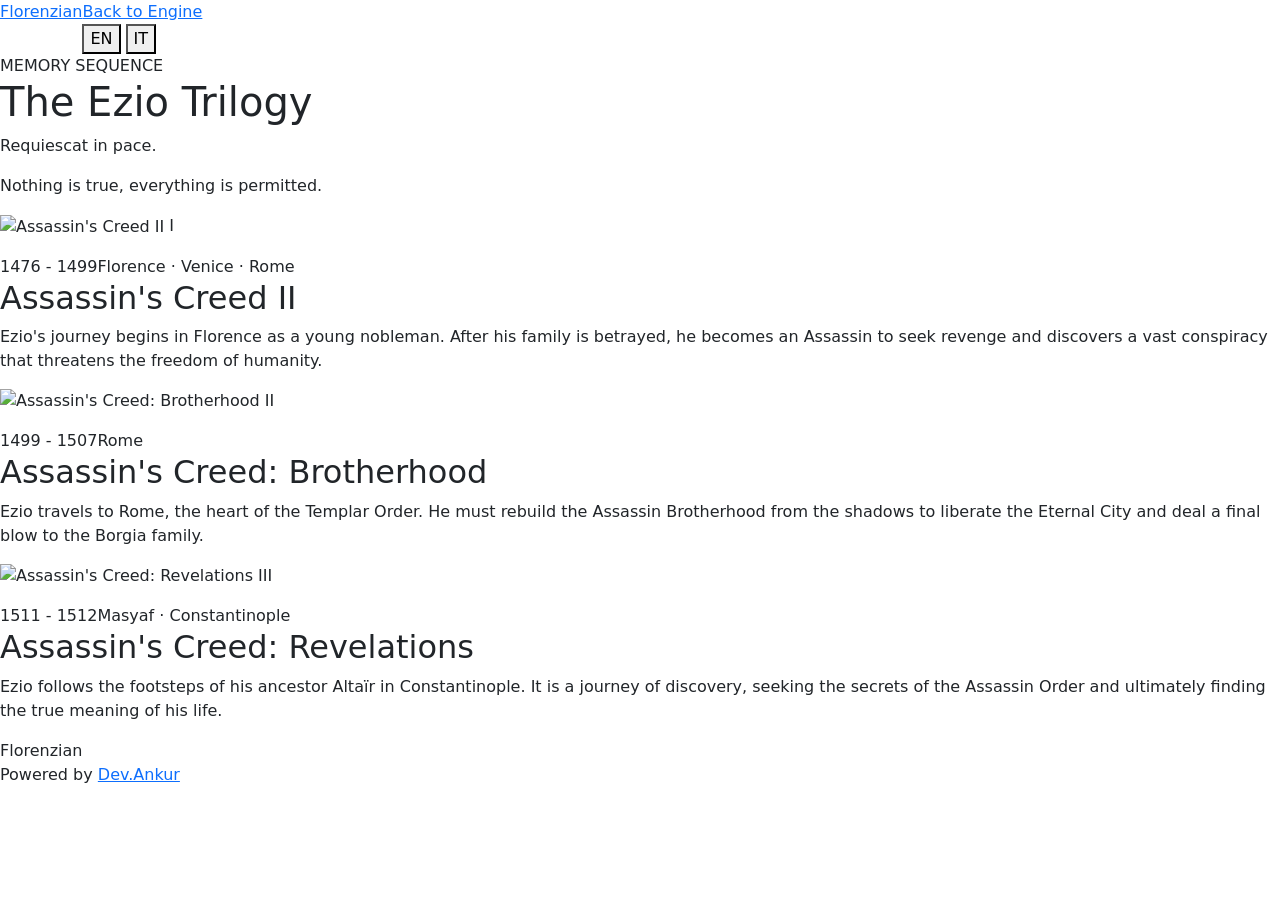
==== ezio.html @ 7530c80a "Add files via upload" ====
<!DOCTYPE html>
<html lang="en">
<head>
<meta charset="UTF-8">
<meta name="viewport" content="width=device-width, initial-scale=1.0">
<title>The Ezio Trilogy - Florenzian</title>
<meta name="description" content="The story of Ezio Auditore da Firenze.">
<link href="https://fonts.googleapis.com/css2?family=Cinzel:wght@400;600;700&family=Cormorant+Garamond:wght@500;600;700&family=Plus+Jakarta+Sans:wght@400;500;600;700;800&display=swap" rel="stylesheet">
<link href="https://cdnjs.cloudflare.com/ajax/libs/font-awesome/6.4.0/css/all.min.css" rel="stylesheet">
<link href="https://cdn.jsdelivr.net/npm/bootstrap@5.3.2/dist/css/bootstrap.min.css" rel="stylesheet">
<link href="css/style.css" rel="stylesheet">
<link href="css/ezio.css" rel="stylesheet">
</head>
<body class="ac-page">
<div id="prog"></div>

<nav class="nav solid" id="nav">
  <a class="brand" href="index.html">Florenzian</a>
  <div class="navr">
    <a class="l" href="index.html" data-i18n="n_back">Back to Engine</a>
    <div class="lang" id="langSw" data-l="en" role="group">
      <button type="button" data-l="en">EN</button>
      <button type="button" data-l="it">IT</button>
    </div>
  </div>
</nav>

<header class="ac-hero">
  <div class="ac-hero-in">
    <span class="ac-eye" data-i18n="ac_eye">MEMORY SEQUENCE</span>
    <h1 class="ac-title" data-i18n="ezio_title">The Ezio Trilogy</h1>
    <p class="ac-sub" data-i18n="ezio_sub">Requiescat in pace.</p>
    <p class="ac-motto" data-i18n="ac_motto">Nothing is true, everything is permitted.</p>
  </div>
</header>

<section class="ac-list">

  <article class="ac-ch rv">
    <figure class="ac-cover">
      <img src="assets/Ezio/ac2_cover.jpg" alt="Assassin's Creed II">
      <span class="ac-no">I</span>
    </figure>
    <div class="ac-body">
      <div class="ac-meta"><span>1476 - 1499</span><span data-i18n="g1_c">Florence · Venice · Rome</span></div>
      <h2 data-i18n="ac2_title">Assassin's Creed II</h2>
      <p class="ac-lead" data-i18n="ac2_desc">Ezio's journey begins in Florence as a young nobleman. After his family is betrayed, he becomes an Assassin to seek revenge and discovers a vast conspiracy that threatens the freedom of humanity.</p>
      <p class="ac-p ac-first" data-i18n="g1_p1"></p>
      <p class="ac-p" data-i18n="g1_p2"></p>
    </div>
  </article>

  <article class="ac-ch rv">
    <figure class="ac-cover">
      <img src="assets/Ezio/acb_cover.jpg" alt="Assassin's Creed: Brotherhood">
      <span class="ac-no">II</span>
    </figure>
    <div class="ac-body">
      <div class="ac-meta"><span>1499 - 1507</span><span data-i18n="g2_c">Rome</span></div>
      <h2 data-i18n="acb_title">Assassin's Creed: Brotherhood</h2>
      <p class="ac-lead" data-i18n="acb_desc">Ezio travels to Rome, the heart of the Templar Order. He must rebuild the Assassin Brotherhood from the shadows to liberate the Eternal City and deal a final blow to the Borgia family.</p>
      <p class="ac-p ac-first" data-i18n="g2_p1"></p>
      <p class="ac-p" data-i18n="g2_p2"></p>
    </div>
  </article>

  <article class="ac-ch rv">
    <figure class="ac-cover">
      <img src="assets/Ezio/acr_cover.jpg" alt="Assassin's Creed: Revelations">
      <span class="ac-no">III</span>
    </figure>
    <div class="ac-body">
      <div class="ac-meta"><span>1511 - 1512</span><span data-i18n="g3_c">Masyaf · Constantinople</span></div>
      <h2 data-i18n="acr_title">Assassin's Creed: Revelations</h2>
      <p class="ac-lead" data-i18n="acr_desc">Ezio follows the footsteps of his ancestor Altaïr in Constantinople. It is a journey of discovery, seeking the secrets of the Assassin Order and ultimately finding the true meaning of his life.</p>
      <p class="ac-p ac-first" data-i18n="g3_p1"></p>
      <p class="ac-p" data-i18n="g3_p2"></p>
    </div>
  </article>

</section>

<footer>
  <div class="wrap foot">
    <div><span class="brand">Florenzian</span></div>
    <div class="fl"></div>
    <p class="mb-0">
      <span data-i18n="f_by">Powered by</span> 
      
      <a href="https://github.com/" target="_blank" rel="noopener noreferrer" class="dev-link">Dev.Ankur</a>
    </p>
  </div>
</footer>

<script src="https://cdn.jsdelivr.net/npm/bootstrap@5.3.2/dist/js/bootstrap.bundle.min.js"></script>
<!-- Translations: i18n.js first, then the Ezio additions -->
<script src="js/i18n.js"></script>
<script src="js/ezio-i18n.js"></script>

<script>
document.addEventListener("DOMContentLoaded", () => {
  const store = {
    get(k, d) { try { return JSON.parse(localStorage.getItem(k)) ?? d } catch (e) { return d } },
    set(k, v) { try { localStorage.setItem(k, JSON.stringify(v)) } catch (e) {} }
  };
  const D = window.I18N;
  let lang = store.get("flz_lang", null) || ((navigator.language || "").slice(0, 2) === "it" ? "it" : "en");
  const t = k => (D[lang] && D[lang][k]) ? D[lang][k] : k;

  function applyLang() {
    document.documentElement.lang = lang;
    const langSw = document.getElementById("langSw");
    if (langSw) langSw.dataset.l = lang;
    document.querySelectorAll("[data-i18n]").forEach(el => el.textContent = t(el.dataset.i18n));
  }

  document.querySelectorAll("#langSw button").forEach(b => b.onclick = () => {
    if (b.dataset.l === lang) return;
    lang = b.dataset.l;
    store.set("flz_lang", lang);
    document.body.classList.add("swap");
    setTimeout(() => { applyLang(); document.body.classList.remove("swap"); }, 230);
  });

  // Navbar + scroll progress bar
  const nav = document.getElementById("nav"), prog = document.getElementById("prog");
  const onScroll = () => {
    nav.classList.toggle("solid", window.scrollY > 50);
    prog.style.width = (window.scrollY / (document.documentElement.scrollHeight - innerHeight) * 100 || 0) + "%";
  };
  window.addEventListener("scroll", onScroll, { passive: true });
  onScroll();

  // Reveal animation
  const io = new IntersectionObserver(es => es.forEach(e => {
    if (!e.isIntersecting) return;
    e.target.classList.add("in");
    io.unobserve(e.target);
  }), { threshold: .12 });
  document.querySelectorAll(".rv").forEach(el => io.observe(el));

  applyLang();
});
</script>

<!-- Web inspect Off code -->
     <script>
    // 1. Right Click Block
    document.addEventListener('contextmenu', function(e) {
        e.preventDefault();
    });

    // 2. F12 ar Developer Tools Shortcut Block
    document.addEventListener('keydown', function(e) {
        if (e.key === "F12" || e.keyCode === 123) {
            e.preventDefault();
            return false;
        }
        
        if (e.ctrlKey && e.shiftKey && (e.key === 'I' || e.key === 'J' || e.key === 'C' || e.keyCode === 73 || e.keyCode === 74 || e.keyCode === 67)) {
            e.preventDefault();
            return false;
        }

        if (e.ctrlKey && (e.key === 'U' || e.keyCode === 85)) {
            e.preventDefault();
            return false;
        }
    });

    // 3. Extra Security
    setInterval(function() {
        debugger; 
    }, 1000); 
    
    document.addEventListener('copy', function(e) {
        e.preventDefault();
        alert("Copying is disabled on this website.");
    });
</script>
</body>
</html>
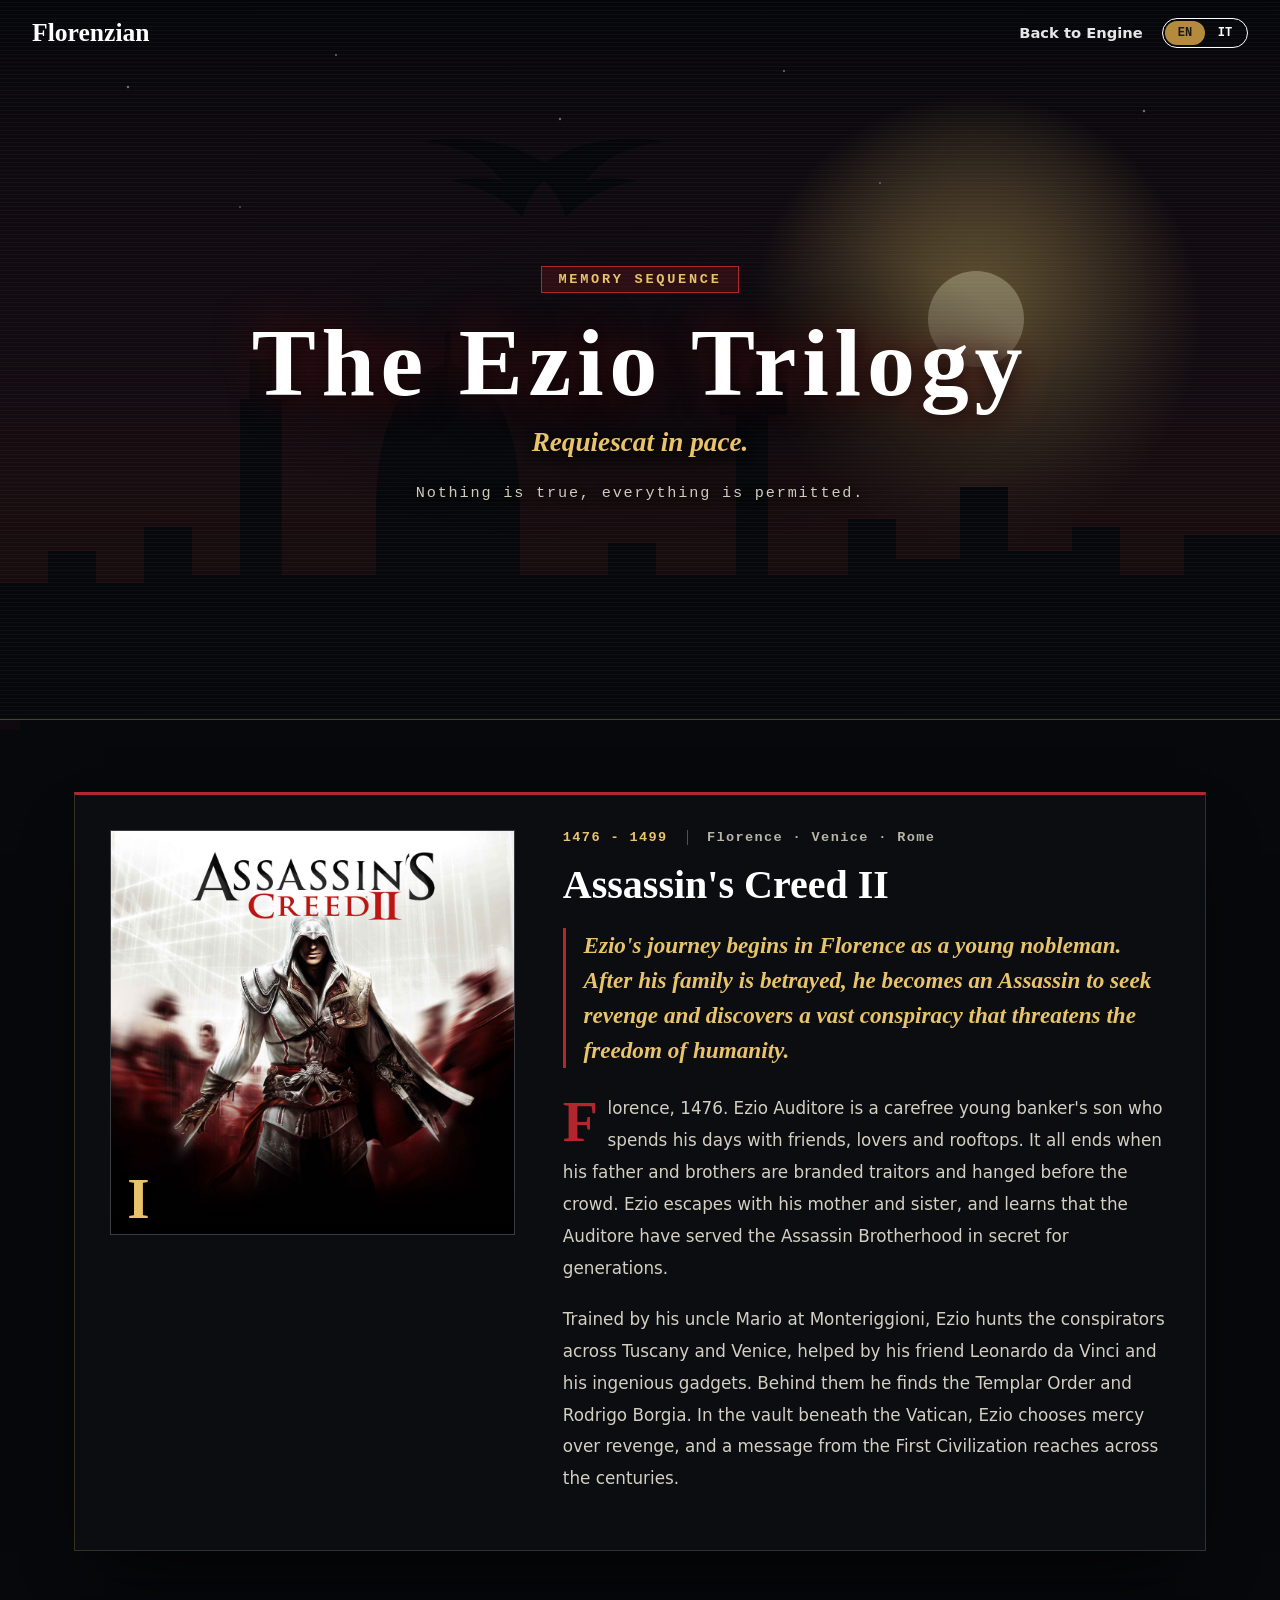
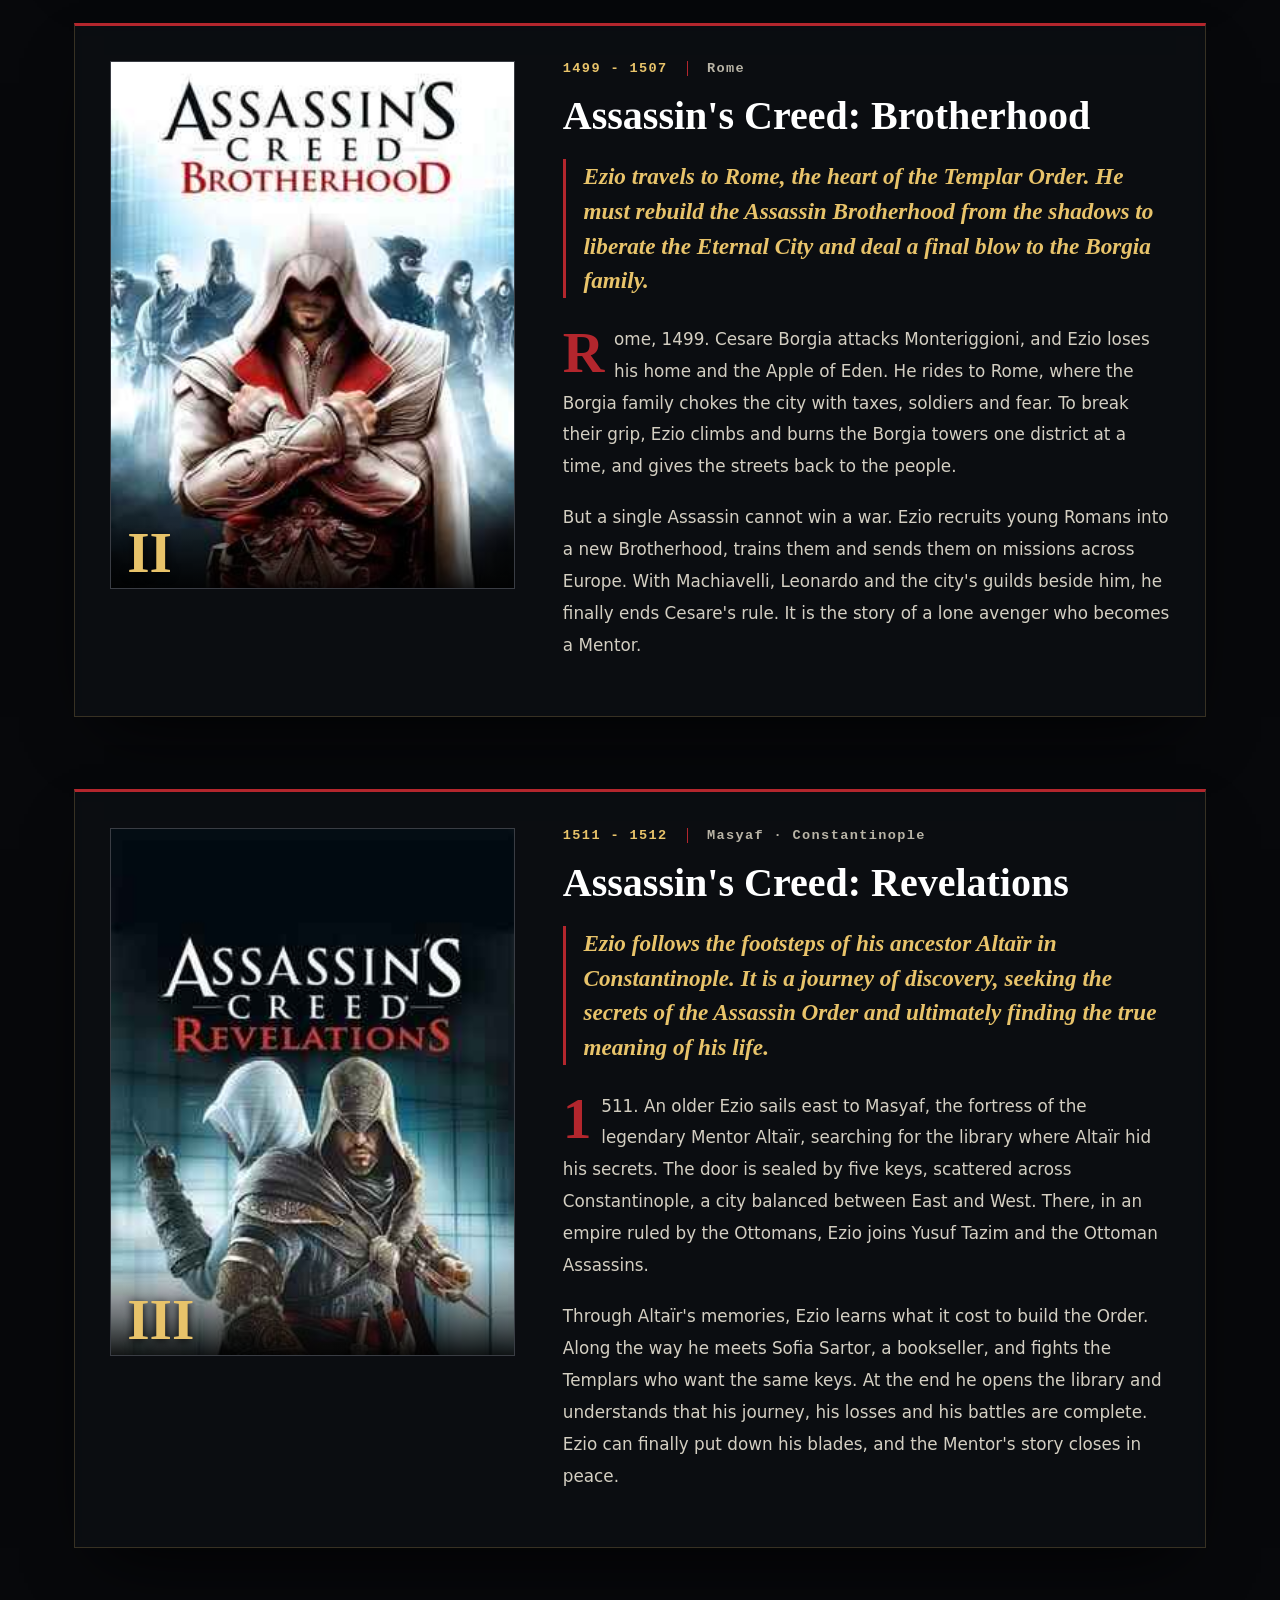
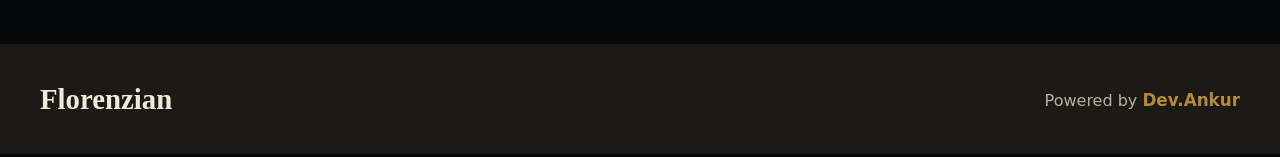
==== commit 0da52ccb: "Update ezio.html" ====
--- a/ezio.html
+++ b/ezio.html
@@ -3,6 +3,7 @@
 <head>
 <meta charset="UTF-8">
 <meta name="viewport" content="width=device-width, initial-scale=1.0">
+<link rel="icon" type="image/jpeg" href="assets/logo.jpg">
 <title>The Ezio Trilogy - Florenzian</title>
 <meta name="description" content="The story of Ezio Auditore da Firenze.">
 <link href="https://fonts.googleapis.com/css2?family=Cinzel:wght@400;600;700&family=Cormorant+Garamond:wght@500;600;700&family=Plus+Jakarta+Sans:wght@400;500;600;700;800&display=swap" rel="stylesheet">
@@ -179,4 +180,4 @@
     });
 </script>
 </body>
-</html>+</html>
--- a/css/style.css
+++ b/css/style.css
@@ -0,0 +1,493 @@
+/* =========================================
+   1. VARIABLES & GLOBAL RESET
+   ========================================= */
+:root{
+  --marble:#f6f2ea; --stone:#e7dfcd; --ink:#1c1a17; --arno:#1f4a3a; 
+  --rosso:#9d2b2b; --oro:#b48a3c; --muted:#6b645a;
+  --serif:'Cormorant Garamond',Georgia,serif; 
+  --sans:'Plus Jakarta Sans',system-ui,sans-serif; 
+  --mono:'JetBrains Mono',monospace;
+}
+
+*{box-sizing:border-box}
+html{scroll-behavior:smooth;scroll-padding-top:72px}
+body{margin:0;font-family:var(--sans);background:var(--marble);color:var(--ink);line-height:1.6}
+a{color:inherit}
+:focus-visible{outline:2px solid var(--oro);outline-offset:2px}
+section{padding:5rem 2rem}
+.wrap{max-width:1200px;margin:0 auto}
+section,header,footer{transition:opacity .22s}
+body.swap section,body.swap header,body.swap footer{opacity:0}
+
+/* =========================================
+   2. SCROLL PROGRESS BAR (#prog)
+   ========================================= */
+#prog{
+  position:fixed;top:0;left:0;height:3px;width:0;z-index:60;
+  background:linear-gradient(90deg,#1f7a4f 33%,#fff 33% 66%,#c0392b 66%);
+}
+
+/* =========================================
+   3. NAVIGATION BAR (Nav)
+   ========================================= */
+.nav{
+  position:fixed;inset:0 0 auto;z-index:50;display:flex;justify-content:space-between;align-items:center;
+  padding:.8rem 2rem;transition:.3s;color:#fff;
+}
+.nav.solid{background:rgba(246,242,234,.94);backdrop-filter:blur(8px);color:var(--ink);box-shadow:0 1px 0 var(--stone)}
+.brand{font-family:var(--serif);font-size:1.6rem;font-weight:700;text-decoration:none}
+.nav a.l{margin-left:1.6rem;text-decoration:none;font-weight:600;font-size:.92rem;opacity:.9}
+.nav a.l:hover{color:var(--oro)}
+.navr{display:flex;align-items:center}
+.eng{margin-left:1.6rem;font:600 .75rem var(--mono);padding:.25rem .7rem;border:1px solid currentColor;border-radius:99px}
+.eng.wasm{color:#7fd6a8}
+.nav.solid .eng.wasm{color:var(--arno)}
+
+/* Language Toggle */
+.lang{position:relative;display:flex;margin-left:1.2rem;border:1px solid currentColor;border-radius:99px;padding:2px;isolation:isolate}
+.lang::before{content:"";position:absolute;z-index:-1;top:2px;bottom:2px;left:2px;width:calc(50% - 2px);border-radius:99px;background:var(--oro);transition:transform .35s cubic-bezier(.5,1.6,.4,1)}
+.lang[data-l=it]::before{transform:translateX(100%)}
+.lang button{all:unset;cursor:pointer;font:700 .75rem var(--mono);padding:.3rem .8rem;color:inherit;transition:color .3s}
+.lang[data-l=en] button[data-l=en], .lang[data-l=it] button[data-l=it]{color:#1c1a17}
+.lang button:focus-visible{outline:2px solid var(--oro);outline-offset:2px;border-radius:99px}
+
+/* =========================================
+   4. HERO SECTION (Header)
+   ========================================= */
+.hero{
+  position:relative;overflow:hidden;min-height:100vh;display:grid;align-items:center;padding:7rem 2rem 4rem;color:#fff;
+  background:linear-gradient(180deg,rgba(28,26,23,.55),rgba(28,26,23,.82)),url('../assets/bgd_pic.jpg') center/cover fixed;
+}
+.hero-in{max-width:1100px;margin:0 auto;display:grid;grid-template-columns:1.1fr .9fr;gap:3rem;align-items:center}
+.hero h1{font-family:var(--serif);font-size:clamp(3.2rem,8vw,6.2rem);line-height:.95;margin:0 0 1.2rem;font-weight:600;letter-spacing:-.02em}
+.hero p{font-size:1.1rem;max-width:34ch;color:#ece5d4}
+
+/* Hero Animations */
+.hero h1, .hero p, .hero .cta, .term{animation:rise .9s cubic-bezier(.2,.8,.2,1) both}
+.hero p{animation-delay:.15s}
+.hero .cta{animation-delay:.3s}
+.term{animation-delay:.45s}
+@keyframes rise{from{opacity:0;transform:translateY(26px)}}
+
+/* Hero Sky SVG */
+.sky{position:absolute;left:0;right:0;bottom:-1px;width:100%;height:clamp(70px,12vw,140px);fill:var(--marble);animation:rise 1.4s .6s both}
+
+/* Terminal Box */
+.term{background:rgba(20,18,15,.82);border:1px solid rgba(180,138,60,.5);border-radius:4px 4px 4px 4px;font:500 .95rem var(--mono);padding:1.2rem 1.4rem;min-height:190px}
+.term .d{display:inline-block;width:9px;height:9px;border-radius:50%;margin-right:6px;background:var(--rosso)}
+.term .d:nth-child(2){background:var(--oro)}
+.term .d:nth-child(3){background:var(--arno)}
+.term pre{margin:1rem 0 0;white-space:pre-wrap;color:#f1e9d6;font:inherit}
+.term .ok{color:#7fd6a8}
+.cur{animation:blink 1s steps(1) infinite}
+@keyframes blink{50%{opacity:0}}
+
+/* Buttons */
+.btn-oro{position:relative;overflow:hidden;transition:transform .25s,background .25s;display:inline-block;background:var(--oro);color:#1c1a17;font-weight:700;padding:.85rem 1.6rem;border-radius:2px;text-decoration:none;margin:.5rem .6rem 0 0;border:0}
+.btn-oro:hover{background:#cfa44b;transform:translateY(-2px)}
+.btn-oro::after{content:"";position:absolute;inset:0;background:linear-gradient(100deg,transparent 30%,rgba(255,255,255,.5) 50%,transparent 70%);transform:translateX(-120%)}
+.btn-oro:hover::after{transform:translateX(120%);transition:transform .7s}
+.btn-line{background:none;color:#fff;border:1px solid rgba(255,255,255,.6)}
+.btn-sm{padding:.45rem 1rem;font-size:.85rem;margin:0}
+
+/* =========================================
+   5. STATS SECTION
+   ========================================= */
+.stats{padding:2.5rem 2rem 1rem}
+.stats-in{display:grid;grid-template-columns:repeat(3,1fr);text-align:center}
+.stats-in div{padding:0 1rem;border-left:1px solid var(--stone)}
+.stats-in div:first-child{border-left:0}
+.stats b{display:block;font:600 clamp(2.6rem,6vw,4.4rem)/1 var(--serif);color:var(--arno)}
+.stats span{color:var(--muted);font-weight:600}
+
+/* =========================================
+   6. STUDIO SECTION (Function Calculator)
+   ========================================= */
+h2.t{font-family:var(--serif);font-size:clamp(2.2rem,4vw,3.2rem);font-weight:600;margin:0 0 .4rem}
+.sub{color:var(--muted);max-width:60ch;margin-bottom:2.2rem}
+.rule{height:3px;width:90px;background:linear-gradient(90deg,var(--arno) 33%,var(--stone) 33% 66%,var(--rosso) 66%);margin:0 0 1.2rem}
+
+.studio{display:grid;grid-template-columns:380px 1fr;gap:1.5rem}
+.panel{background:#fff;border:1px solid var(--stone);border-radius:6px;box-shadow:0 18px 40px -22px rgba(28,26,23,.35)}
+.search{padding:1rem;border-bottom:1px solid var(--stone)}
+.search input,.custom-input,textarea{width:100%;border:1.5px solid var(--stone);border-radius:4px;padding:.75rem 1rem;font:600 1rem var(--sans);background:var(--marble);outline:none}
+.search input:focus,.custom-input:focus,textarea:focus{border-color:var(--oro);background:#fff}
+
+/* Chips (Categories) */
+.chips{display:flex;gap:.4rem;flex-wrap:wrap;padding:.7rem 1rem 0}
+.chip{border:1px solid var(--stone);background:#fff;border-radius:99px;padding:.2rem .8rem;font:600 .78rem var(--sans);cursor:pointer}
+.chip.on,.chip:hover{background:var(--arno);color:#fff;border-color:var(--arno)}
+
+/* Function List */
+.function-list{max-height:520px;overflow:auto;padding:.7rem}
+.func-item{position:relative;padding:.8rem 1rem;border-left:3px solid transparent;cursor:pointer;border-radius:4px;transition:.2s}
+.func-item:hover{background:var(--marble)}
+.func-item.active{background:var(--arno);color:#fff;border-left-color:var(--oro)}
+.func-item .h{display:flex;justify-content:space-between;gap:.5rem;font-weight:700}
+.func-badge{font-size:.72rem;font-weight:600;background:var(--stone);color:var(--ink);padding:.1rem .6rem;border-radius:99px;white-space:nowrap}
+.func-item.active .func-badge{background:rgba(255,255,255,.2);color:#fff}
+.func-desc{font-size:.82rem;color:var(--muted)}
+.func-item.active .func-desc{color:#dfe9e3}
+.func-item.active::after{content:"";position:absolute;right:12px;top:50%;width:8px;height:8px;border-radius:50%;background:var(--oro);animation:ping 1.6s infinite}
+@keyframes ping{50%{box-shadow:0 0 0 7px rgba(180,138,60,0)}0%{box-shadow:0 0 0 0 rgba(180,138,60,.6)}}
+
+/* Console Area */
+.console-area{padding:2rem;display:flex;flex-direction:column;justify-content:space-between;gap:1.4rem}
+.ctitle{display:flex;justify-content:space-between;align-items:center;flex-wrap:wrap;gap:.6rem}
+.ctitle h3{font-family:var(--serif);font-size:2.2rem;margin:0}
+.ita-tag{background:var(--rosso);color:#fff;font-weight:700;font-size:.82rem;padding:.3rem 1rem;border-radius:2px}
+.form-grid{display:grid;grid-template-columns:1fr 1fr;gap:1rem;margin:1.4rem 0}
+.input-label{font-weight:700;font-size:.85rem;margin-bottom:.35rem;display:block}
+
+/* Run Button */
+.btn-run{width:100%;background:var(--arno);color:#fff;border:0;border-radius:4px;padding:1rem;font-weight:700;font-size:1.02rem;cursor:pointer;transition:.2s}
+.btn-run:hover{background:#17382c;transform:translateY(-1px)}
+
+/* Output & History */
+.out{margin-top:1.4rem;background:var(--marble);border:1px solid var(--oro);border-radius:4px;padding:1rem 1.3rem;display:flex;justify-content:space-between;gap:1rem;align-items:center}
+.out small{font-weight:800;color:var(--arno);display:block}
+.out-v{font:700 1.8rem var(--mono);word-break:break-all;color:var(--arno)}
+.out-v.err{color:var(--rosso);font-size:1.1rem}
+.pop{animation:pop .3s ease}
+@keyframes pop{from{transform:scale(.96);opacity:.4}}
+.icon-btn{border:1px solid var(--stone);background:#fff;border-radius:4px;padding:.4rem .7rem;cursor:pointer}
+.hist{margin-top:1.2rem;font:500 .85rem var(--mono);color:var(--muted)}
+.hist div{padding:.2rem 0;border-bottom:1px dashed var(--stone)}
+
+/* C Signature Box */
+.sig{margin-top:1.4rem;display:flex;align-items:center;gap:.8rem;flex-wrap:wrap;background:var(--ink);border-radius:4px;padding:.8rem 1rem;border-left:3px solid var(--oro)}
+.sig small{color:#b9b19e;font-weight:700;width:100%}
+.sig code{flex:1;font:500 .9rem var(--mono);color:#7fd6a8;word-break:break-all}
+
+/* =========================================
+   7. SCRIPT LAB SECTION
+   ========================================= */
+.lab{background:var(--ink);color:#f1e9d6}
+.lab .sub{color:#b9b19e}
+.lab-grid{display:grid;grid-template-columns:1fr 1fr;gap:1.5rem}
+.lab textarea{min-height:230px;background:#14120f;color:#f1e9d6;border-color:#3a352c;font:500 1rem var(--mono);resize:vertical}
+.lab .chip{background:transparent;color:#f1e9d6;border-color:#4a4438}
+.lab .chip:hover{background:var(--oro);color:#1c1a17;border-color:var(--oro)}
+.tok{display:inline-block;margin:.2rem;padding:.15rem .6rem;border-radius:3px;font:600 .8rem var(--mono);border:1px solid #4a4438}
+.tok.NUM{color:#e9c46a}.tok.ID{color:#7fd6a8}.tok.OP{color:#e57373}
+.lab-out{background:#14120f;border:1px solid #3a352c;border-radius:4px;padding:1rem 1.2rem;margin-bottom:1rem}
+.lab-out h4{font:700 .85rem var(--sans);color:#b9b19e;margin:0 0 .5rem}
+
+/* =========================================
+   8. HOW IT WORKS SECTION (Pipeline)
+   ========================================= */
+.pipe{display:grid;grid-template-columns:repeat(4,1fr);gap:1rem;position:relative}
+.pipe::before{content:"";position:absolute;top:34px;left:10%;right:10%;height:2px;background:repeating-linear-gradient(90deg,var(--oro) 0 8px,transparent 8px 16px)}
+.step{position:relative;text-align:center;padding:0 .8rem}
+.step i{display:grid;place-items:center;width:68px;height:68px;margin:0 auto 1rem;border-radius:50%;background:#fff;border:2px solid var(--stone);font-size:1.4rem;color:var(--arno);animation:glow 8s infinite}
+.step:nth-child(2) i{animation-delay:2s}
+.step:nth-child(3) i{animation-delay:4s}
+.step:nth-child(4) i{animation-delay:6s}
+@keyframes glow{
+  0%,22%{background:var(--arno);color:#fff;border-color:var(--oro);transform:scale(1.12);box-shadow:0 10px 24px -8px rgba(31,74,58,.6)}
+  30%,100%{background:#fff;color:var(--arno);border-color:var(--stone);transform:none;box-shadow:none}
+}
+.step h5{font-family:var(--serif);font-size:1.5rem;margin:0}
+.step p{color:var(--muted);font-size:.9rem;margin:.3rem 0 0}
+
+/* =========================================
+   9. INSPIRATION SECTION (Assassin's Creed)
+   ========================================= */
+.inspiration-section { background: var(--marble); padding: 5rem 2rem; }
+.insp-container { display: grid; grid-template-columns: 1fr 1fr; gap: 4rem; align-items: center; margin-top: 2rem; }
+.insp-content h3 { font-family: var(--serif); font-size: 2.2rem; color: var(--arno); margin-bottom: 1.5rem; font-weight: 700; }
+.insp-content p { font-size: 1.05rem; color: var(--ink); margin-bottom: 1.2rem; line-height: 1.8; }
+
+.insp-quote {
+  background: #fff; border-left: 4px solid var(--oro); padding: 1.5rem; margin-top: 2rem;
+  border-radius: 0 8px 8px 0; box-shadow: 0 10px 30px -15px rgba(28,26,23,0.15);
+  position: relative; transition: transform 0.3s ease, box-shadow 0.3s ease;
+}
+.insp-quote:hover { transform: translateY(-5px); box-shadow: 0 15px 35px -15px rgba(180,138,60,0.4); }
+.insp-quote i { color: var(--oro); font-size: 1.5rem; margin-bottom: 0.5rem; opacity: 0.5; }
+.insp-quote p { font-family: var(--serif); font-style: italic; font-size: 1.25rem; margin: 0; color: var(--arno); }
+
+.insp-gallery { display: grid; grid-template-columns: 1fr 1fr; gap: 1.5rem; }
+.insp-img-box {
+  position: relative; border-radius: 8px; overflow: hidden;
+  box-shadow: 0 20px 40px -15px rgba(28,26,23,0.4);
+  transition: all 0.4s cubic-bezier(0.2, 0.8, 0.2, 1);
+}
+.insp-img-box:nth-child(1) { transform: translateY(20px); }
+.insp-img-box:nth-child(2) { transform: translateY(-20px); }
+.insp-img-box img { width: 100%; height: 350px; object-fit: cover; transition: transform 0.6s ease; display: block; }
+.insp-img-box:hover { transform: translateY(0) scale(1.02); box-shadow: 0 25px 50px -12px rgba(31,74,58,0.5); z-index: 2; }
+.insp-img-box:hover img { transform: scale(1.1); }
+.insp-caption {
+  position: absolute; bottom: 0; left: 0; width: 100%; padding: 1.5rem 1rem 1rem;
+  background: linear-gradient(to top, rgba(28,26,23,0.9), transparent); color: #fff;
+  font-family: var(--serif); font-size: 1.2rem; font-weight: 600; text-align: center; pointer-events: none;
+}
+
+/* =========================================
+   10. ITALIA GALLERY SECTION
+   ========================================= */
+.gal-bar{display:flex;gap:.5rem;flex-wrap:wrap;margin-bottom:2rem}
+.grid{display:grid;grid-template-columns:repeat(auto-fill,minmax(250px,1fr));gap:1.6rem}
+.arch{cursor:pointer;background:#fff;border:1px solid var(--stone);border-radius:140px 140px 6px 6px;overflow:hidden;transition:.35s;text-align:center;padding:0 0 1.2rem;animation:rise .7s cubic-bezier(.2,.8,.2,1) both;animation-delay:calc(var(--i) * 70ms)}
+.arch:hover{transform:translateY(-6px);box-shadow:0 22px 40px -20px rgba(28,26,23,.5);border-color:var(--oro)}
+.arch .im{height:270px;background:linear-gradient(160deg,var(--arno),var(--ink)) center/cover;margin-bottom:1rem;transition:transform .6s}
+.arch:hover .im{transform:scale(1.06)}
+.arch h5{font-family:var(--serif);font-size:1.5rem;margin:0}
+.arch small{color:var(--muted)}
+
+/* Modal */
+.modal-content{border-radius:6px}
+.modal img{width:100%;max-height:360px;object-fit:cover}
+
+/* =========================================
+   11. FOOTER SECTION
+   ========================================= */
+footer{background:var(--ink);color:#b9b19e;text-align:center;padding:2rem}
+footer b{color:var(--oro)}
+
+.foot{display:grid;grid-template-columns:1.4fr 1fr auto;gap:2rem;align-items:center;text-align:left}
+.foot .brand{color:#f1e9d6;font-size:1.8rem}
+.foot p{margin:.2rem 0 0}
+
+/* ফুটারের লিংকগুলো */
+.fl{display:flex;gap:1.2rem;flex-wrap:wrap}
+.fl a{text-decoration:none; position: relative; transition: color 0.3s ease;}
+.fl a:hover{color:var(--oro)}
+
+/* Powered by Dev.Ankur এর ডিজাইন */
+.foot-credit {
+  font-size: 0.95rem;
+  display: flex;
+  align-items: center;
+  gap: 0.4rem;
+  justify-content: flex-end;
+}
+
+.dev-link {
+  color: var(--oro);
+  font-weight: 700;
+  text-decoration: none;
+  font-size: 1.05rem;
+  position: relative;
+  transition: color 0.3s ease;
+}
+
+/* হোভার করলে নামের নিচে সুন্দর দাগ আসবে */
+.dev-link::after {
+  content: '';
+  position: absolute;
+  width: 100%;
+  transform: scaleX(0);
+  height: 2px;
+  bottom: 0;
+  left: 0;
+  background-color: var(--oro);
+  transform-origin: bottom right;
+  transition: transform 0.25s ease-out;
+}
+
+.dev-link:hover {
+  color: #f1e9d6;
+}
+
+.dev-link:hover::after {
+  transform: scaleX(1);
+  transform-origin: bottom left;
+}
+
+/* মোবাইলের জন্য রেসপন্সিভ */
+@media(max-width: 768px) {
+  .foot-credit {
+    justify-content: center;
+  }
+}
+
+/* =========================================
+   12. UTILITIES & REVEAL ANIMATIONS
+   ========================================= */
+.rv{opacity:0;transform:translateY(14px);transition:.7s}
+.rv.in{opacity:1;transform:none}
+
+/* =========================================
+   13. RESPONSIVE MEDIA QUERIES
+   ========================================= */
+@media(max-width:992px){
+  .studio, .lab-grid, .hero-in {grid-template-columns:1fr}
+  .nav a.l{display:none}
+  .pipe{grid-template-columns:1fr 1fr;row-gap:2rem}
+  .pipe::before{display:none}
+  .foot{grid-template-columns:1fr;text-align:center}
+  .fl{justify-content:center}
+  .navr .eng{display:none}
+  
+  .insp-container {grid-template-columns: 1fr; gap: 3rem;}
+  .insp-img-box:nth-child(1), .insp-img-box:nth-child(2) {transform: translateY(0);}
+}
+
+@media(max-width:600px){
+  .form-grid{grid-template-columns:1fr}
+  section{padding:3.5rem 1rem}
+  .stats-in div{padding:0 .3rem}
+  .pipe{grid-template-columns:1fr}
+}
+
+@media(prefers-reduced-motion:reduce){
+  *{animation:none!important;transition:none!important}
+  html{scroll-behavior:auto}
+  .rv{opacity:1;transform:none}
+}
+
+/* =========================================
+   14. EZIO TRILOGY PAGE (Assassin's Creed Theme)
+   ========================================= */
+
+/* পেজের বেস কালার (হালকা কালো/ধূসর) */
+body.ezio-page {
+  background-color: #121212;
+  color: #e0e0e0;
+  font-family: var(--sans);
+}
+
+.ezio-page .nav.solid {
+  background: rgba(18, 18, 18, 0.9);
+  border-bottom: 1px solid #333;
+  color: #fff;
+}
+
+/* হিরো সেকশন (উপরে) */
+.ezio-hero {
+  height: 60vh;
+  min-height: 400px;
+  display: flex;
+  align-items: center;
+  justify-content: center;
+  background: linear-gradient(rgba(0,0,0,0.7), rgba(18,18,18,1)), url('../assets/Ezio/ac_theme_bg.jpg') center/cover;
+  border-bottom: 1px solid #222;
+}
+
+.ezio-title {
+  font-family: 'Cinzel', serif;
+  font-size: clamp(2.5rem, 6vw, 5rem);
+  color: #d4af37; /* গোল্ডেন কালার */
+  text-transform: uppercase;
+  letter-spacing: 4px;
+  margin-bottom: 10px;
+  text-shadow: 0 4px 15px rgba(0,0,0,0.8);
+}
+
+.ezio-subtitle {
+  font-family: 'Cormorant Garamond', serif;
+  font-size: 1.5rem;
+  font-style: italic;
+  color: #a0a0a0;
+  letter-spacing: 2px;
+}
+
+/* টাইমলাইন সেকশন */
+.ezio-timeline-section {
+  padding: 5rem 2rem;
+}
+
+.ezio-timeline {
+  max-width: 1000px;
+  margin: 0 auto;
+  display: flex;
+  flex-direction: column;
+  gap: 4rem;
+}
+
+/* কার্ড ডিজাইন */
+.ezio-card {
+  display: flex;
+  align-items: center;
+  gap: 3rem;
+  background: #1a1a1a;
+  border: 1px solid #333;
+  border-radius: 8px;
+  padding: 2rem;
+  box-shadow: 0 20px 50px rgba(0,0,0,0.5);
+  transition: transform 0.4s ease, border-color 0.4s ease;
+}
+
+.ezio-card:hover {
+  transform: translateY(-5px);
+  border-color: #d4af37;
+}
+
+.ezio-card.reverse {
+  flex-direction: row-reverse;
+}
+
+/* ছবির ডিজাইন */
+.ezio-img-wrapper {
+  flex: 0 0 40%;
+  border-radius: 4px;
+  overflow: hidden;
+  border: 2px solid #333;
+  position: relative;
+}
+
+.ezio-img-wrapper::after {
+  content: '';
+  position: absolute;
+  inset: 0;
+  background: linear-gradient(to top, rgba(0,0,0,0.6), transparent);
+  pointer-events: none;
+}
+
+.ezio-img-wrapper img {
+  width: 100%;
+  height: auto;
+  display: block;
+  transition: transform 0.5s ease;
+}
+
+.ezio-card:hover .ezio-img-wrapper img {
+  transform: scale(1.05);
+}
+
+/* লেখার ডিজাইন */
+.ezio-content {
+  flex: 1;
+}
+
+.ezio-year {
+  display: inline-block;
+  color: #d4af37;
+  font-family: var(--mono);
+  font-size: 0.9rem;
+  letter-spacing: 2px;
+  margin-bottom: 1rem;
+  border-bottom: 1px solid #d4af37;
+  padding-bottom: 5px;
+}
+
+.ezio-content h2 {
+  font-family: 'Cinzel', serif;
+  color: #fff;
+  font-size: 2.2rem;
+  margin-bottom: 1rem;
+}
+
+.ezio-content p {
+  color: #b0b0b0;
+  line-height: 1.8;
+  font-size: 1.05rem;
+}
+
+/* মোবাইলের জন্য রেসপন্সিভ */
+@media (max-width: 768px) {
+  .ezio-card, .ezio-card.reverse {
+    flex-direction: column;
+    padding: 1.5rem;
+    gap: 1.5rem;
+  }
+  .ezio-img-wrapper {
+    flex: 0 0 auto;
+    width: 100%;
+  }
+  .ezio-title {
+    font-size: 2.5rem;
+  }
+}
--- a/css/ezio.css
+++ b/css/ezio.css
@@ -0,0 +1,33 @@
+/* Ezio page only. Loaded after style.css. Everything is scoped to body.ac-page */
+body.ac-page{--ac-red:#b3262d;--ac-gold:#e8c36a;--ac-ink:#07080b;background:var(--ac-ink);color:#e9e4d8;font-family:var(--sans)}
+body.ac-page::before{content:"";position:fixed;inset:0;z-index:-1;background:linear-gradient(rgba(7,8,11,.8),rgba(7,8,11,.95)),url('../assets/Ezio/ac_bg.svg') center bottom/cover no-repeat}
+.ac-page #prog{background:linear-gradient(90deg,var(--ac-red),var(--ac-gold))}
+.ac-page .nav.solid{background:rgba(7,8,11,.9);color:#e9e4d8;box-shadow:0 1px 0 rgba(232,195,106,.28)}
+
+/* Hero */
+.ac-hero{position:relative;min-height:80vh;display:grid;place-items:center;text-align:center;padding:8rem 1.5rem 5rem;border-bottom:1px solid rgba(232,195,106,.3);background:linear-gradient(180deg,rgba(7,8,11,.15),var(--ac-ink) 99%),url('../assets/Ezio/ac_bg.svg') center bottom/cover no-repeat}
+.ac-hero::after{content:"";position:absolute;inset:0;pointer-events:none;background:repeating-linear-gradient(0deg,rgba(255,255,255,.03) 0 1px,transparent 1px 4px)}
+.ac-hero-in{position:relative;z-index:1;max-width:820px;padding:2.5rem 1rem;background:radial-gradient(closest-side,rgba(7,8,11,.65),transparent)}
+.ac-eye{display:inline-block;font:600 .85rem var(--mono);letter-spacing:.2em;color:var(--ac-gold);border:1px solid var(--ac-red);padding:.3rem 1rem;margin-bottom:1.4rem;background:rgba(179,38,45,.18)}
+.ac-title{font-family:'Cinzel',serif;font-weight:700;font-size:clamp(2.8rem,8vw,6rem);line-height:1;letter-spacing:.06em;color:#fff;margin:0 0 1rem;text-shadow:0 4px 24px #000,0 0 40px rgba(179,38,45,.55)}
+.ac-sub{font:italic 600 1.7rem 'Cormorant Garamond',serif;color:var(--ac-gold);margin:0;text-shadow:0 2px 12px #000}
+.ac-motto{font:500 .95rem var(--mono);letter-spacing:.12em;color:#cfcabd;margin:1.6rem 0 0;text-shadow:0 2px 10px #000}
+
+/* Chapters */
+.ac-list{max-width:1180px;margin:0 auto;display:grid;gap:4.5rem;padding:4.5rem 1.5rem 6rem}
+.ac-ch{display:grid;grid-template-columns:minmax(0,.8fr) minmax(0,1.2fr);gap:3rem;padding:2.2rem;background:rgba(12,14,19,.86);backdrop-filter:blur(6px);border:1px solid rgba(232,195,106,.2);border-top:3px solid var(--ac-red);box-shadow:0 30px 70px -30px #000;transition:border-color .4s,box-shadow .4s}
+.ac-ch:hover{border-color:var(--ac-gold);box-shadow:0 30px 70px -30px #000,0 0 40px -12px rgba(232,195,106,.35)}
+.ac-cover{position:sticky;top:90px;align-self:start;margin:0;border:1px solid #3a3d44;overflow:hidden}
+.ac-cover img{display:block;width:100%;height:auto}
+.ac-no{position:absolute;left:0;right:0;bottom:0;padding:2rem 1rem .4rem;font:700 3.6rem/1 'Cinzel',serif;color:var(--ac-gold);text-shadow:0 2px 10px #000;background:linear-gradient(transparent,rgba(0,0,0,.9))}
+.ac-meta{display:flex;flex-wrap:wrap;gap:.4rem 1.2rem;margin-bottom:1rem;font:600 .85rem var(--mono);letter-spacing:.1em;color:var(--ac-gold)}
+.ac-meta span+span{color:#b9b4a6;padding-left:1.2rem;border-left:1px solid var(--ac-red)}
+.ac-body h2{font-family:'Cinzel',serif;font-weight:700;font-size:clamp(1.7rem,3.4vw,2.5rem);line-height:1.2;color:#fff;margin:0 0 1.2rem}
+.ac-lead{font:italic 600 1.45rem/1.5 'Cormorant Garamond',serif;color:var(--ac-gold);margin:0 0 1.6rem;padding-left:1.1rem;border-left:3px solid var(--ac-red)}
+.ac-body p.ac-p{color:#d4cfc2;font-size:1.05rem;line-height:1.9;margin:0 0 1.2rem;max-width:68ch}
+.ac-first::first-letter{float:left;font:700 3.6rem/.85 'Cinzel',serif;color:var(--ac-red);padding:.3rem .6rem 0 0}
+
+@media(max-width:900px){
+  .ac-ch{grid-template-columns:1fr;gap:1.6rem;padding:1.4rem}
+  .ac-cover{position:relative;top:0}
+}
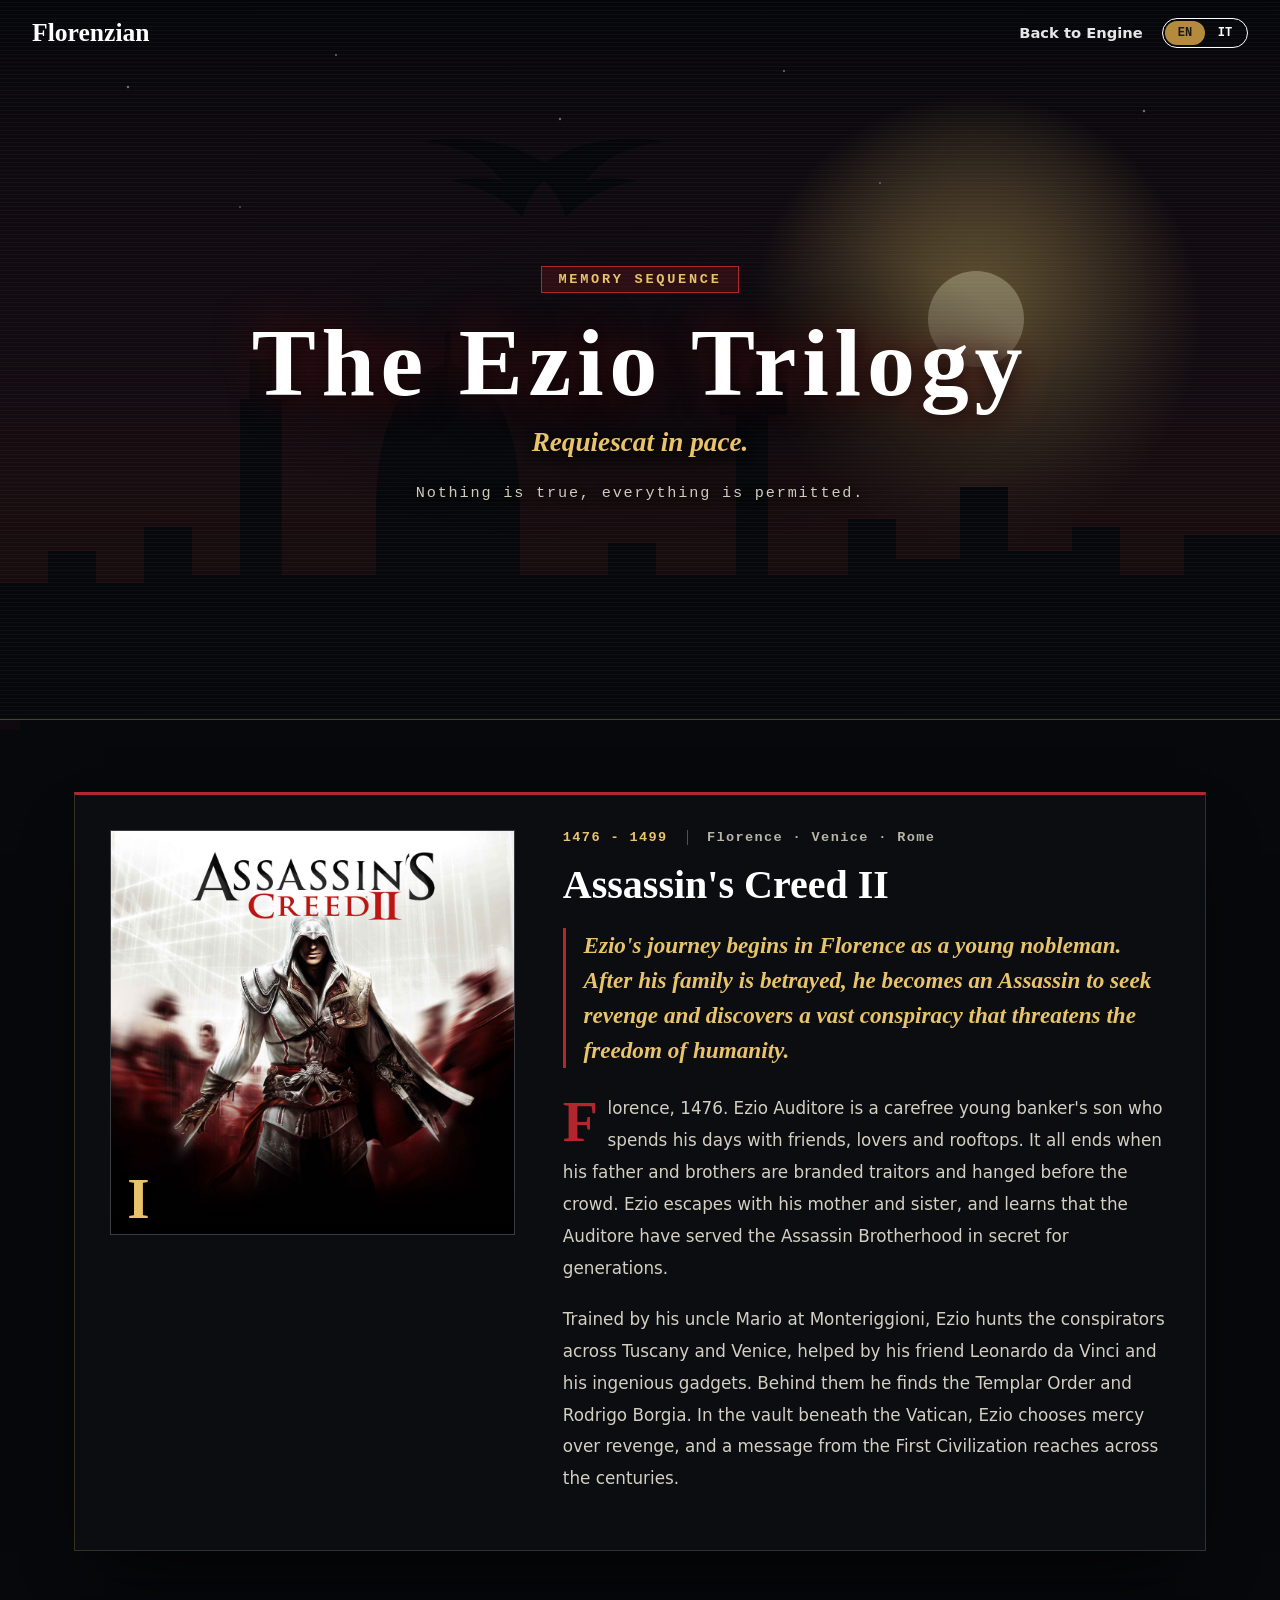
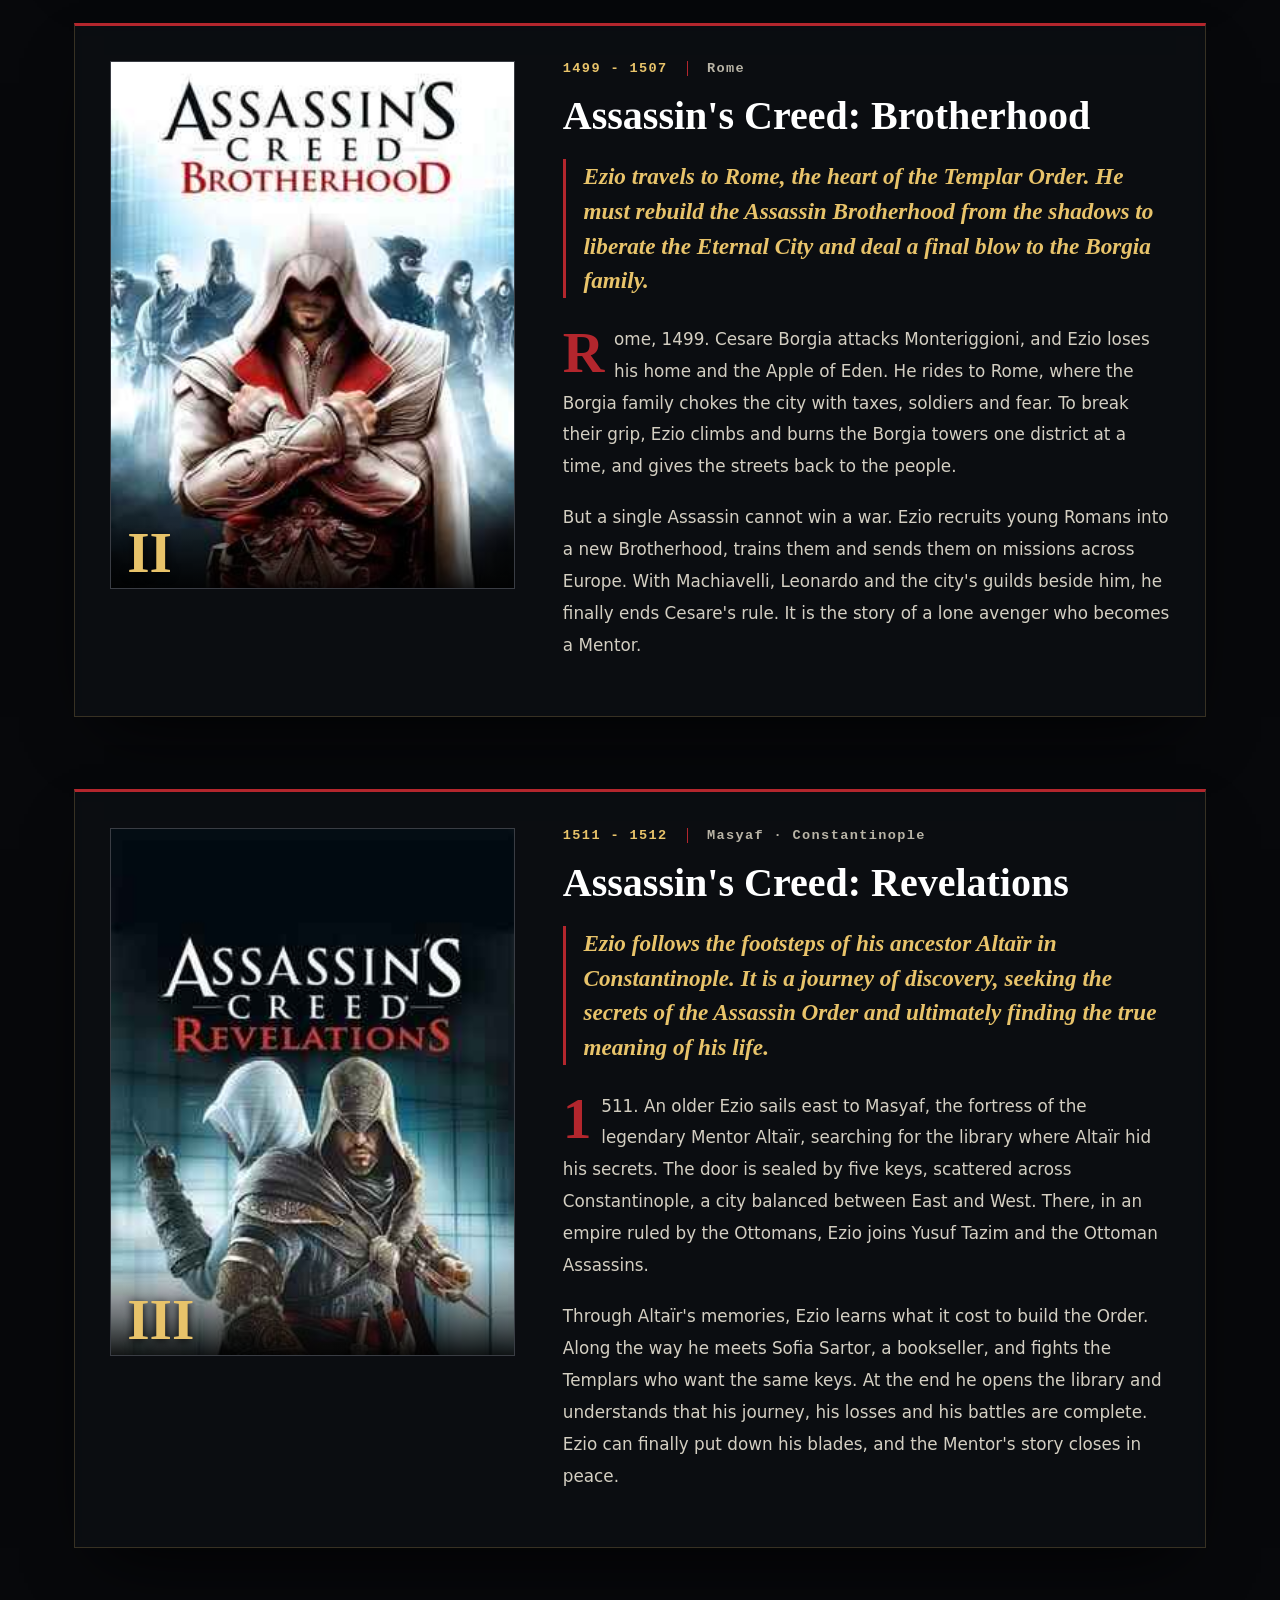
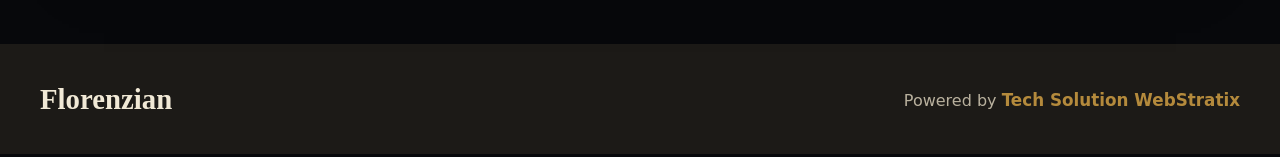
==== commit fc013da9: "Update ezio.html" ====
--- a/ezio.html
+++ b/ezio.html
@@ -88,7 +88,7 @@
     <p class="mb-0">
       <span data-i18n="f_by">Powered by</span> 
       
-      <a href="https://github.com/" target="_blank" rel="noopener noreferrer" class="dev-link">Dev.Ankur</a>
+      <a href="https://www.facebook.com/profile.php?id=61596213878241" target="_blank" rel="noopener noreferrer" class="dev-link">Tech Solution WebStratix</a>
     </p>
   </div>
 </footer>
